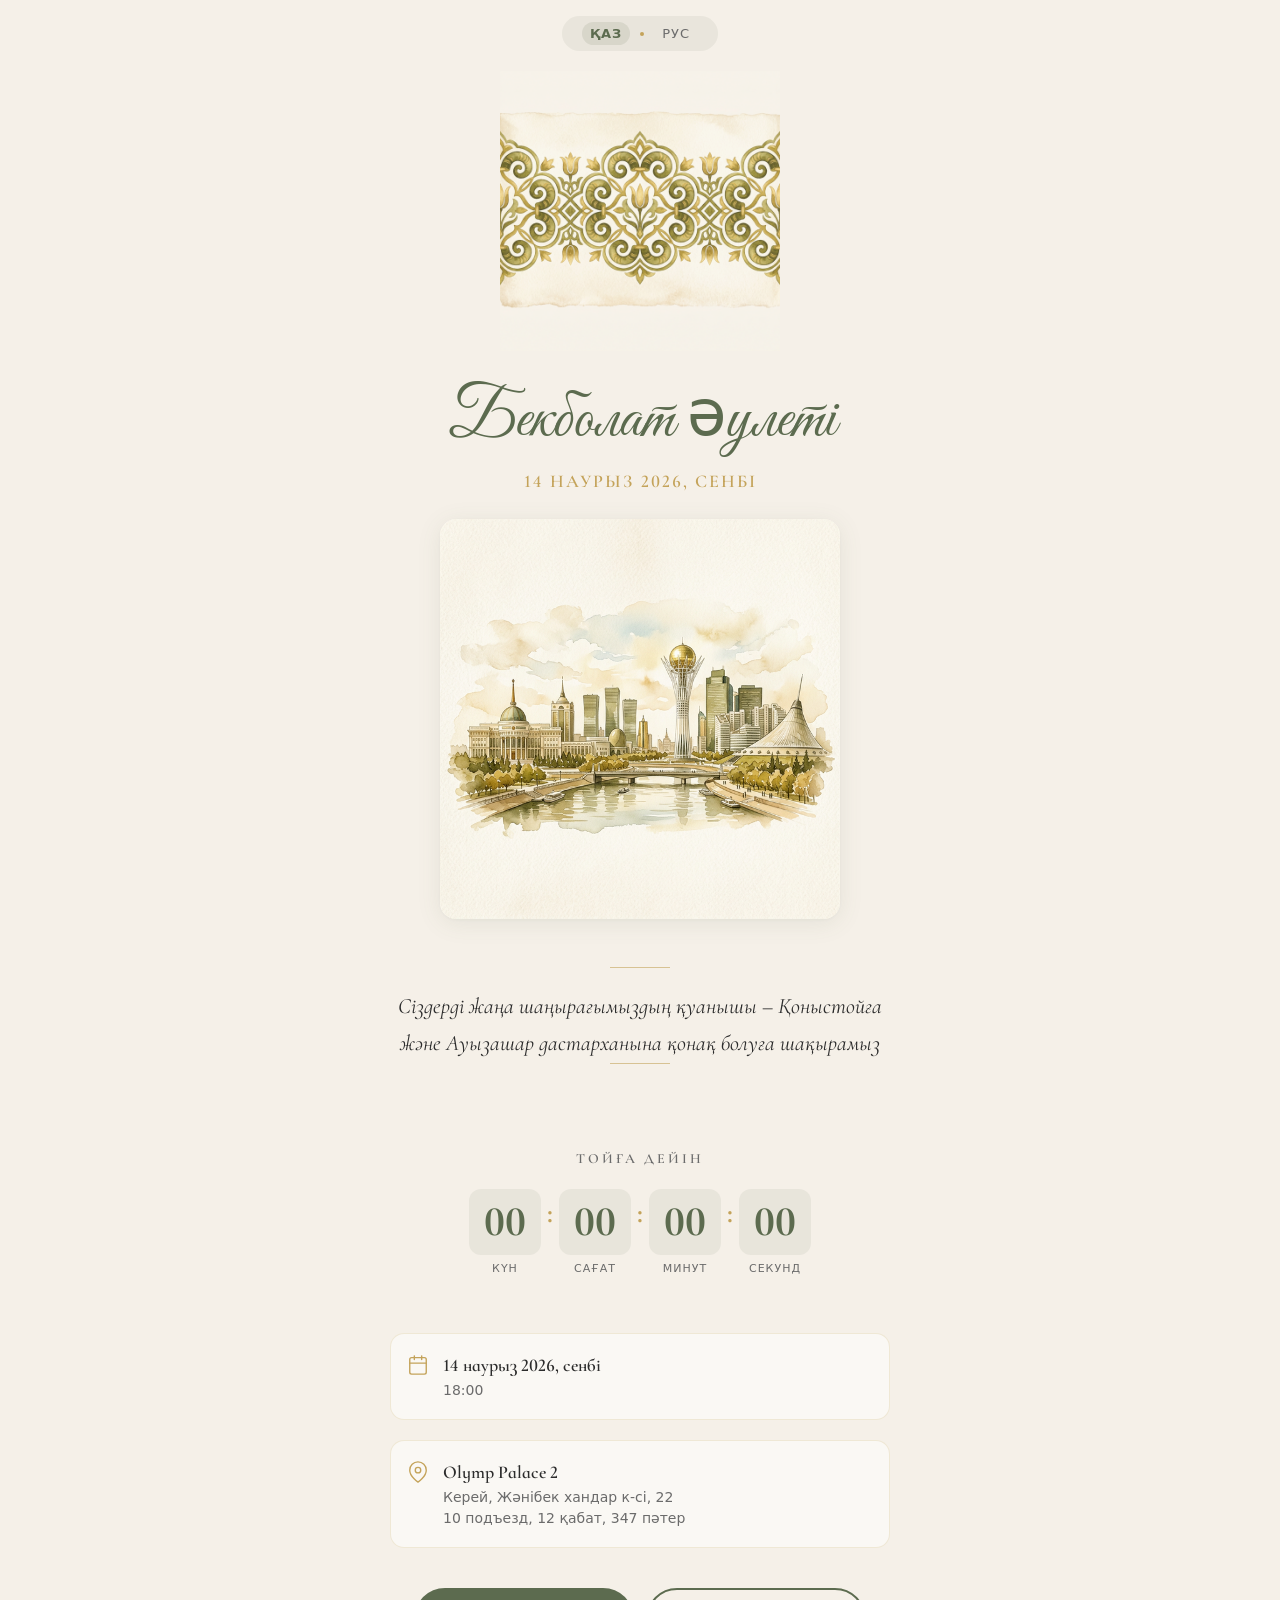
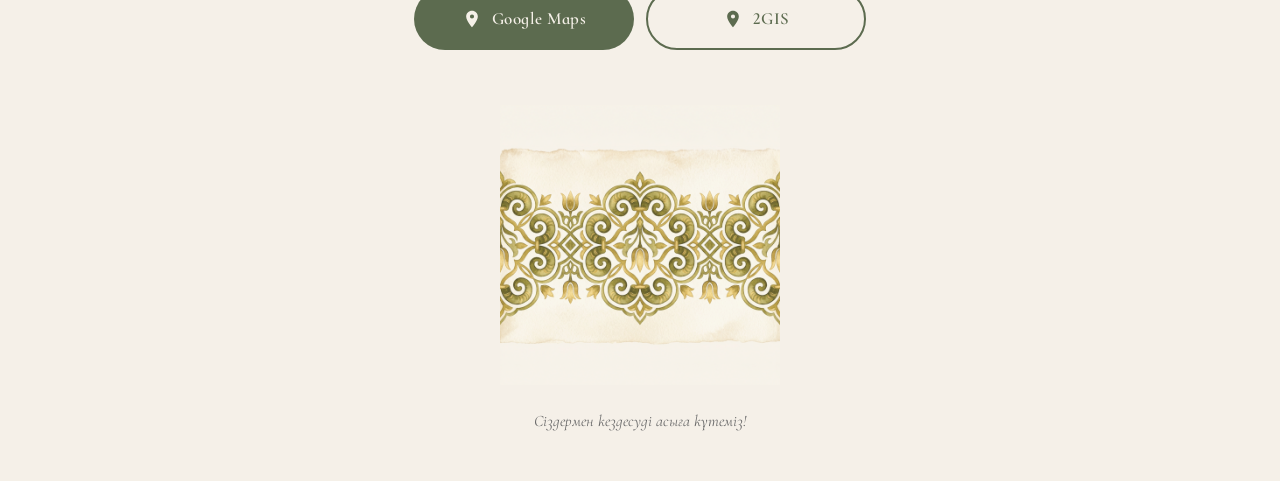
==== index.html @ b76d4f8b "Initial commit: Ramadan housewarming invite landing page" ====
<!DOCTYPE html>
<html lang="kk">
<head>
    <meta charset="UTF-8">
    <meta name="viewport" content="width=device-width, initial-scale=1.0, viewport-fit=cover">
    <title>Қоныстой + Ауызашар | Бекболат әулеті</title>

    <!-- Open Graph -->
    <meta property="og:title" content="Қоныстой + Ауызашар | Бекболат әулеті">
    <meta property="og:description" content="Сіздерді қоныстойға және ауызашарға қонақ болуға шақырамыз! 14 Наурыз 2026.">
    <meta property="og:type" content="website">
    <meta name="theme-color" content="#5C6B4F">

    <!-- Fonts -->
    <link rel="preconnect" href="https://fonts.googleapis.com">
    <link rel="preconnect" href="https://fonts.gstatic.com" crossorigin>
    <link href="https://fonts.googleapis.com/css2?family=Cormorant+Infant:ital,wght@0,400;0,600;0,700;1,400&family=Great+Vibes&display=swap" rel="stylesheet">

    <link rel="stylesheet" href="style.css">
</head>
<body>
    <div class="page">
        <!-- Language Toggle -->
        <header class="header">
            <div class="lang-switch" role="radiogroup" aria-label="Тіл таңдау">
                <button class="lang-btn active" data-lang="kk" aria-pressed="true">ҚАЗ</button>
                <span class="lang-dot"></span>
                <button class="lang-btn" data-lang="ru" aria-pressed="false">РУС</button>
            </div>
        </header>

        <main>
            <!-- Ornament Top -->
            <div class="ornament anim" aria-hidden="true">
                <img src="kazakh_ornament.png" alt="" class="ornament-img" loading="eager">
            </div>

            <!-- Hero -->
            <section class="hero anim">
                <h1 class="family-name" data-i18n="familyName">Бекболат әулеті</h1>
                <p class="hero-date" data-i18n="heroDate">14 Наурыз 2026, Сенбі</p>
            </section>

            <!-- Astana Illustration -->
            <div class="illustration anim" aria-hidden="true">
                <img src="astana_watercolor.png" alt="Астана акварелі" class="illustration-img" loading="eager">
            </div>

            <!-- Invitation -->
            <section class="invitation anim">
                <div class="invite-line"></div>
                <p class="invite-text" data-i18n="inviteText">
                    Сіздерді жаңа шаңырағымыздың қуанышы – Қоныстойға және Ауызашар дастарханына қонақ болуға шақырамыз
                </p>
                <div class="invite-line"></div>
            </section>

            <!-- Countdown -->
            <section class="countdown anim">
                <h2 class="section-label" data-i18n="countdownLabel">тойға дейін</h2>
                <div class="timer" id="countdown">
                    <div class="timer-unit">
                        <span class="timer-value" id="cd-days">00</span>
                        <span class="timer-name" data-i18n="cdDays">күн</span>
                    </div>
                    <span class="timer-sep">:</span>
                    <div class="timer-unit">
                        <span class="timer-value" id="cd-hours">00</span>
                        <span class="timer-name" data-i18n="cdHours">сағат</span>
                    </div>
                    <span class="timer-sep">:</span>
                    <div class="timer-unit">
                        <span class="timer-value" id="cd-minutes">00</span>
                        <span class="timer-name" data-i18n="cdMins">минут</span>
                    </div>
                    <span class="timer-sep">:</span>
                    <div class="timer-unit">
                        <span class="timer-value" id="cd-seconds">00</span>
                        <span class="timer-name" data-i18n="cdSecs">секунд</span>
                    </div>
                </div>
            </section>

            <!-- Details -->
            <section class="details anim">
                <div class="detail-row">
                    <svg class="detail-icon" viewBox="0 0 24 24" fill="none" stroke="currentColor" stroke-width="1.5" stroke-linecap="round" stroke-linejoin="round"><rect x="3" y="4" width="18" height="18" rx="2"/><line x1="16" y1="2" x2="16" y2="6"/><line x1="8" y1="2" x2="8" y2="6"/><line x1="3" y1="10" x2="21" y2="10"/></svg>
                    <div>
                        <span class="detail-main" data-i18n="detailDate">14 наурыз 2026, сенбі</span>
                        <span class="detail-sub">18:00</span>
                    </div>
                </div>
                <div class="detail-row">
                    <svg class="detail-icon" viewBox="0 0 24 24" fill="none" stroke="currentColor" stroke-width="1.5" stroke-linecap="round" stroke-linejoin="round"><path d="M21 10c0 7-9 13-9 13s-9-6-9-13a9 9 0 0 1 18 0z"/><circle cx="12" cy="10" r="3"/></svg>
                    <div>
                        <span class="detail-main">Olymp Palace 2</span>
                        <span class="detail-sub" data-i18n="detailAddress">Керей, Жәнібек хандар к-сі, 22</span>
                        <span class="detail-sub" data-i18n="detailFloor">10 подъезд, 12 қабат, 347 пәтер</span>
                    </div>
                </div>
            </section>

            <!-- Map Buttons -->
            <section class="maps anim">
                <a href="https://maps.app.goo.gl/N97sVe6t6rmiMs5Y7" class="btn-map" target="_blank" rel="noopener noreferrer">
                    <svg class="btn-icon" viewBox="0 0 24 24" fill="currentColor"><path d="M12 2C8.13 2 5 5.13 5 9c0 5.25 7 13 7 13s7-7.75 7-13c0-3.87-3.13-7-7-7zm0 9.5a2.5 2.5 0 0 1 0-5 2.5 2.5 0 0 1 0 5z"/></svg>
                    Google Maps
                </a>
                <a href="https://go.2gis.com/QNugJ" class="btn-map btn-map--alt" target="_blank" rel="noopener noreferrer">
                    <svg class="btn-icon" viewBox="0 0 24 24" fill="currentColor"><path d="M12 2C8.13 2 5 5.13 5 9c0 5.25 7 13 7 13s7-7.75 7-13c0-3.87-3.13-7-7-7zm0 9.5a2.5 2.5 0 0 1 0-5 2.5 2.5 0 0 1 0 5z"/></svg>
                    2GIS
                </a>
            </section>

            <!-- Ornament Bottom -->
            <div class="ornament ornament--bottom anim" aria-hidden="true">
                <img src="kazakh_ornament.png" alt="" class="ornament-img" loading="lazy">
            </div>

            <!-- Footer -->
            <footer class="footer anim">
                <p class="footer-text" data-i18n="footerText">Сіздермен кездесуді асыға күтеміз!</p>
            </footer>
        </main>
    </div>

    <script src="script.js"></script>
</body>
</html>
---- style.css ----
/* ========================================
   Қоныстой + Ауызашар — Mobile-First CSS
   ======================================== */

/* Tokens */
:root {
    --bg: #F5F0E8;
    --bg-card: #FAF8F4;
    --olive: #5C6B4F;
    --olive-light: rgba(92, 107, 79, 0.08);
    --gold: #C4A35A;
    --gold-light: rgba(196, 163, 90, 0.15);
    --text: #2C2C2C;
    --text-muted: #6B6B6B;

    --ff-script: 'Great Vibes', cursive;
    --ff-serif: 'Cormorant Infant', serif;
    --ff-sans: system-ui, -apple-system, BlinkMacSystemFont, 'Segoe UI', Roboto, sans-serif;
}

/* Reset */
*, *::before, *::after { box-sizing: border-box; margin: 0; padding: 0; }

html { scroll-behavior: smooth; }

body {
    background: var(--bg);
    color: var(--text);
    font-family: var(--ff-sans);
    font-size: 16px;
    line-height: 1.5;
    -webkit-font-smoothing: antialiased;
    min-height: 100dvh;
}

/* Page container — mobile-first narrow */
.page {
    max-width: 480px;
    margin: 0 auto;
    padding: 0 24px env(safe-area-inset-bottom, 0);
    overflow-x: hidden;
}

/* ---- Header / Lang Switch ---- */
.header {
    padding: 16px 0 8px;
    display: flex;
    justify-content: center;
}

.lang-switch {
    display: flex;
    align-items: center;
    gap: 10px;
    background: var(--olive-light);
    padding: 6px 20px;
    border-radius: 24px;
}

.lang-btn {
    background: none;
    border: none;
    cursor: pointer;
    font-family: var(--ff-sans);
    font-size: 13px;
    font-weight: 500;
    letter-spacing: 1px;
    color: var(--text-muted);
    padding: 4px 8px;
    border-radius: 12px;
    transition: color 0.3s, background 0.3s;
}

.lang-btn.active {
    color: var(--olive);
    font-weight: 700;
    background: rgba(92, 107, 79, 0.12);
}

.lang-dot {
    width: 4px;
    height: 4px;
    border-radius: 50%;
    background: var(--gold);
}

/* ---- Ornaments ---- */
.ornament {
    display: flex;
    justify-content: center;
    padding: 12px 0;
}

.ornament-img {
    width: 65%;
    max-width: 280px;
    height: auto;
    object-fit: contain;
    opacity: 0.85;
}

.ornament--bottom {
    padding: 24px 0 8px;
}

.ornament--bottom .ornament-img {
    transform: scaleY(-1);
}

/* ---- Hero ---- */
.hero {
    text-align: center;
    padding: 20px 0 8px;
}

.family-name {
    font-family: var(--ff-script);
    font-size: clamp(40px, 10vw, 56px);
    font-weight: 400;
    color: var(--olive);
    line-height: 1.2;
    margin-bottom: 8px;
}

.hero-date {
    font-family: var(--ff-serif);
    font-size: 18px;
    font-weight: 600;
    letter-spacing: 2px;
    color: var(--gold);
    text-transform: uppercase;
}

/* ---- Illustration ---- */
.illustration {
    display: flex;
    justify-content: center;
    padding: 16px 0;
}

.illustration-img {
    width: 100%;
    max-width: 400px;
    height: auto;
    border-radius: 16px;
    box-shadow:
        0 4px 24px rgba(92, 107, 79, 0.1),
        0 1px 4px rgba(0, 0, 0, 0.04);
}

/* ---- Invitation ---- */
.invitation {
    text-align: center;
    padding: 32px 8px;
}

.invite-line {
    width: 60px;
    height: 1px;
    background: var(--gold);
    margin: 0 auto 20px;
    opacity: 0.6;
}

.invite-text {
    font-family: var(--ff-serif);
    font-size: 19px;
    font-weight: 400;
    line-height: 1.7;
    color: var(--text);
    font-style: italic;
}

/* ---- Countdown ---- */
.countdown {
    text-align: center;
    padding: 32px 0;
}

.section-label {
    font-family: var(--ff-serif);
    font-size: 14px;
    font-weight: 600;
    letter-spacing: 3px;
    text-transform: uppercase;
    color: var(--text-muted);
    margin-bottom: 20px;
}

.timer {
    display: flex;
    justify-content: center;
    align-items: flex-start;
    gap: 6px;
}

.timer-unit {
    display: flex;
    flex-direction: column;
    align-items: center;
    min-width: 58px;
}

.timer-value {
    font-family: var(--ff-serif);
    font-size: 36px;
    font-weight: 700;
    color: var(--olive);
    line-height: 1;
    padding: 12px 8px;
    background: var(--olive-light);
    border-radius: 12px;
    min-width: 58px;
    display: block;
    text-align: center;
    transition: transform 0.2s cubic-bezier(0.34, 1.56, 0.64, 1), opacity 0.15s;
    will-change: transform, opacity;
}

.timer-value.pop {
    transform: scale(1.08);
    opacity: 0.5;
}

.timer-name {
    font-size: 11px;
    font-weight: 500;
    letter-spacing: 1px;
    text-transform: uppercase;
    color: var(--text-muted);
    margin-top: 6px;
}

.timer-sep {
    font-family: var(--ff-serif);
    font-size: 28px;
    font-weight: 700;
    color: var(--gold);
    padding-top: 10px;
    line-height: 1;
}

/* ---- Details ---- */
.details {
    padding: 24px 0;
    display: flex;
    flex-direction: column;
    gap: 20px;
}

.detail-row {
    display: flex;
    align-items: flex-start;
    gap: 14px;
    background: var(--bg-card);
    padding: 18px 16px;
    border-radius: 14px;
    border: 1px solid rgba(196, 163, 90, 0.2);
}

.detail-icon {
    width: 22px;
    height: 22px;
    color: var(--gold);
    flex-shrink: 0;
    margin-top: 2px;
}

.detail-row div {
    display: flex;
    flex-direction: column;
    gap: 2px;
}

.detail-main {
    font-family: var(--ff-serif);
    font-size: 18px;
    font-weight: 600;
    color: var(--text);
}

.detail-sub {
    font-size: 14px;
    color: var(--text-muted);
    line-height: 1.4;
}

/* ---- Map Buttons ---- */
.maps {
    padding: 16px 0 32px;
    display: flex;
    flex-direction: column;
    gap: 12px;
}

.btn-map {
    display: flex;
    align-items: center;
    justify-content: center;
    gap: 10px;
    padding: 16px 24px;
    border-radius: 50px;
    text-decoration: none;
    font-family: var(--ff-serif);
    font-size: 17px;
    font-weight: 600;
    letter-spacing: 0.5px;
    cursor: pointer;
    transition: transform 0.2s cubic-bezier(0.34, 1.56, 0.64, 1), box-shadow 0.2s;
    -webkit-tap-highlight-color: transparent;
}

.btn-map:first-child {
    background: var(--olive);
    color: #F5F0E8;
}

.btn-map--alt {
    background: transparent;
    color: var(--olive);
    border: 2px solid var(--olive);
}

.btn-icon {
    width: 20px;
    height: 20px;
    flex-shrink: 0;
}

.btn-map:active {
    transform: scale(0.97);
}

@media (hover: hover) {
    .btn-map:hover {
        transform: translateY(-2px);
        box-shadow: 0 6px 20px rgba(92, 107, 79, 0.2);
    }
}

/* ---- Footer ---- */
.footer {
    text-align: center;
    padding: 16px 0 48px;
}

.footer-text {
    font-family: var(--ff-serif);
    font-size: 16px;
    font-style: italic;
    color: var(--text-muted);
}

/* ---- Scroll Animations ---- */
.anim {
    opacity: 0;
    transform: translateY(24px);
    transition: opacity 0.7s cubic-bezier(0.16, 1, 0.3, 1), transform 0.7s cubic-bezier(0.16, 1, 0.3, 1);
    will-change: opacity, transform;
}

.anim.visible {
    opacity: 1;
    transform: translateY(0);
}

/* Staggered animation delays */
.anim:nth-child(2) { transition-delay: 0.08s; }
.anim:nth-child(3) { transition-delay: 0.16s; }
.anim:nth-child(4) { transition-delay: 0.24s; }

/* ---- Tablet+ ---- */
@media (min-width: 600px) {
    .page {
        max-width: 580px;
        padding: 0 40px;
    }

    .family-name { font-size: 64px; }
    .invite-text { font-size: 22px; }
    .timer-value { font-size: 42px; min-width: 72px; }

    .maps {
        flex-direction: row;
        justify-content: center;
    }
    .btn-map { flex: 1; max-width: 220px; }
}

/* ---- Reduced Motion ---- */
@media (prefers-reduced-motion: reduce) {
    *, *::before, *::after {
        animation-duration: 0.01ms !important;
        transition-duration: 0.01ms !important;
    }

    .anim {
        opacity: 1;
        transform: none;
        transition: none;
    }

    .timer-value { transition: none; }
}
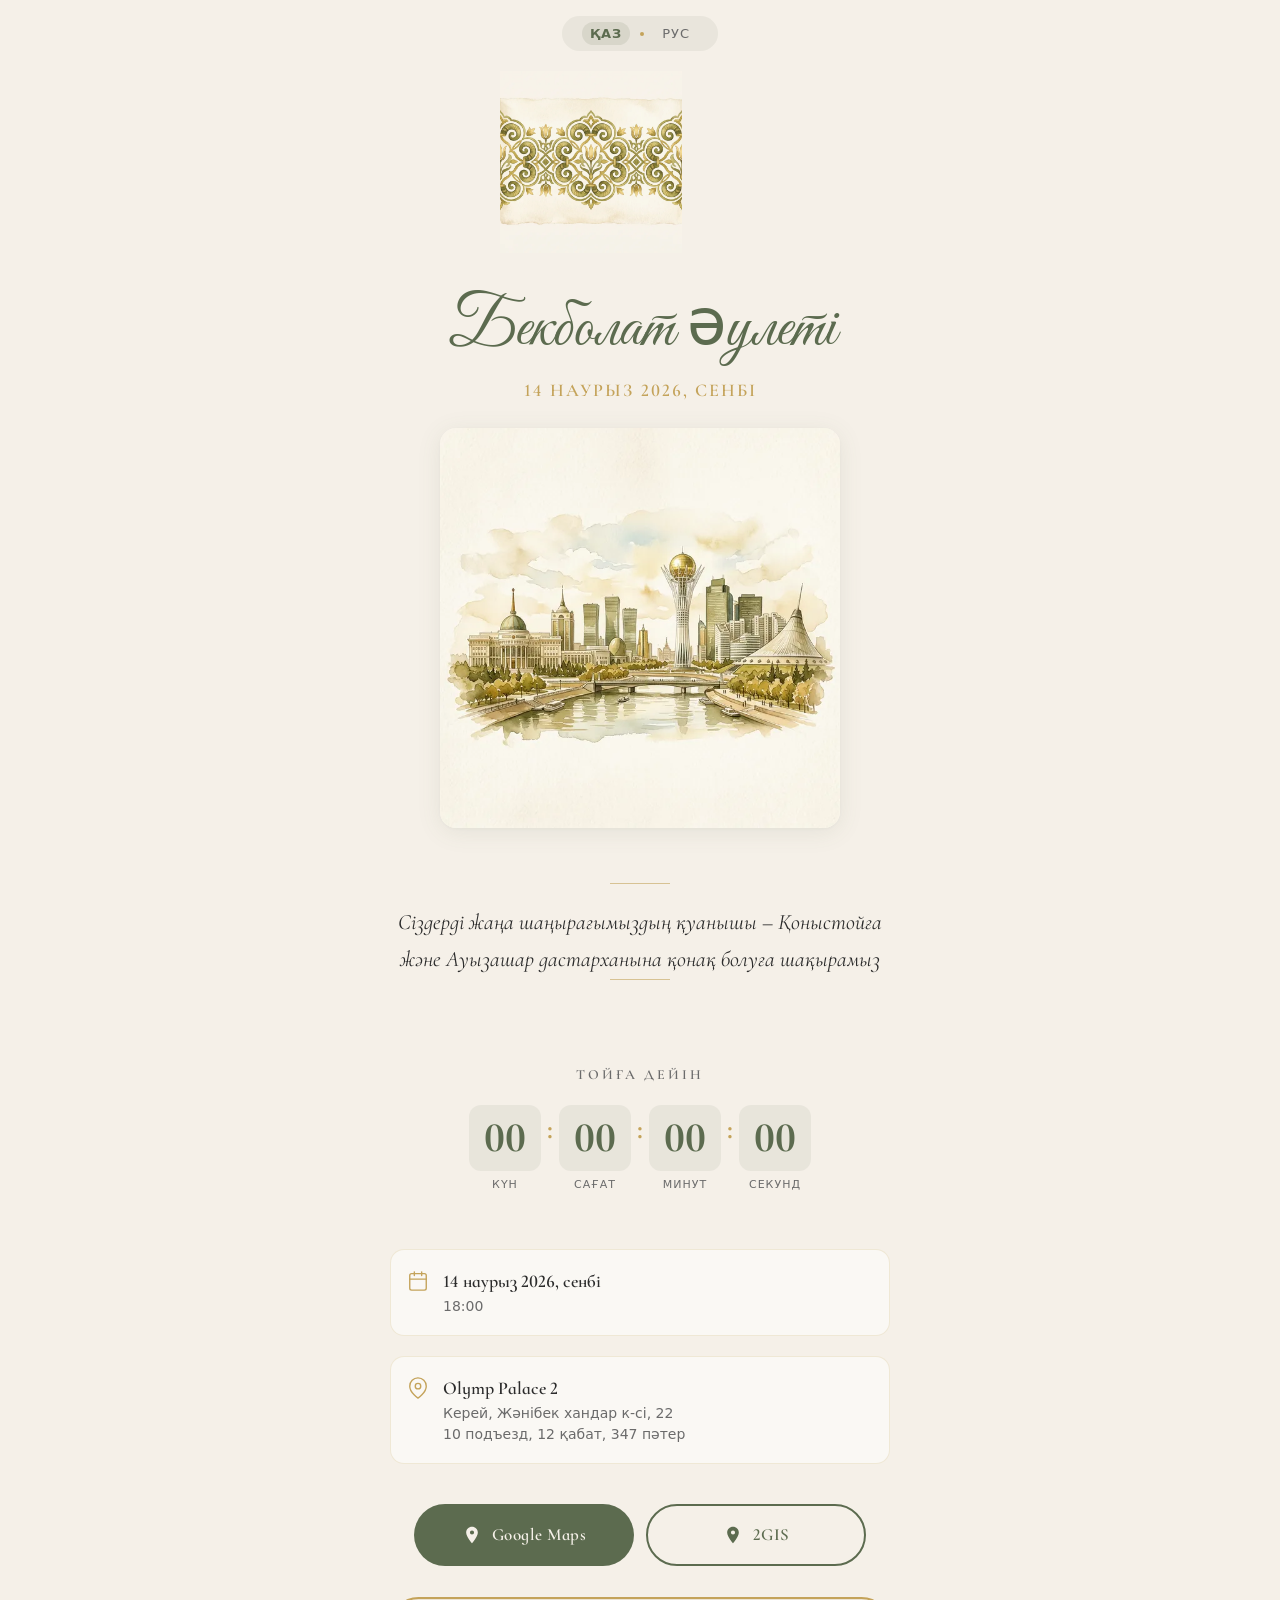
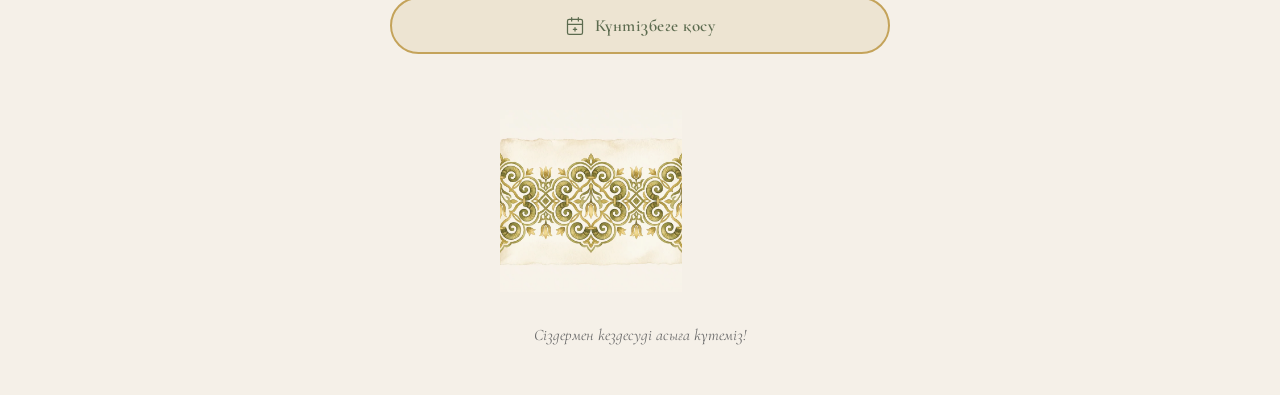
==== commit 2158225e: "perf: convert images to WebP, add calendar button, add cache/security headers - Convert PNG images t" ====
--- a/index.html
+++ b/index.html
@@ -1,23 +1,36 @@
 <!DOCTYPE html>
 <html lang="kk">
+
 <head>
     <meta charset="UTF-8">
     <meta name="viewport" content="width=device-width, initial-scale=1.0, viewport-fit=cover">
     <title>Қоныстой + Ауызашар | Бекболат әулеті</title>
+    <meta name="description"
+        content="Бекболат әулеті Сіздерді қоныстойға және ауызашарға қонақ болуға шақырады. 14 Наурыз 2026, Астана.">
 
     <!-- Open Graph -->
     <meta property="og:title" content="Қоныстой + Ауызашар | Бекболат әулеті">
-    <meta property="og:description" content="Сіздерді қоныстойға және ауызашарға қонақ болуға шақырамыз! 14 Наурыз 2026.">
+    <meta property="og:description"
+        content="Сіздерді қоныстойға және ауызашарға қонақ болуға шақырамыз! 14 Наурыз 2026.">
     <meta property="og:type" content="website">
+    <meta property="og:url" content="https://ramadan-invite.web.app">
+    <meta property="og:image" content="https://ramadan-invite.web.app/astana_watercolor.webp">
     <meta name="theme-color" content="#5C6B4F">
+
+    <!-- Preload critical images -->
+    <link rel="preload" as="image" type="image/webp" href="kazakh_ornament.webp">
+    <link rel="preload" as="image" type="image/webp" href="astana_watercolor.webp">
 
     <!-- Fonts -->
     <link rel="preconnect" href="https://fonts.googleapis.com">
     <link rel="preconnect" href="https://fonts.gstatic.com" crossorigin>
-    <link href="https://fonts.googleapis.com/css2?family=Cormorant+Infant:ital,wght@0,400;0,600;0,700;1,400&family=Great+Vibes&display=swap" rel="stylesheet">
+    <link
+        href="https://fonts.googleapis.com/css2?family=Cormorant+Infant:ital,wght@0,400;0,600;0,700;1,400&family=Great+Vibes&display=swap"
+        rel="stylesheet">
 
     <link rel="stylesheet" href="style.css">
 </head>
+
 <body>
     <div class="page">
         <!-- Language Toggle -->
@@ -32,7 +45,11 @@
         <main>
             <!-- Ornament Top -->
             <div class="ornament anim" aria-hidden="true">
-                <img src="kazakh_ornament.png" alt="" class="ornament-img" loading="eager">
+                <picture>
+                    <source srcset="kazakh_ornament.webp" type="image/webp">
+                    <img src="kazakh_ornament.png" alt="" class="ornament-img" loading="eager" width="560" height="180"
+                        fetchpriority="high">
+                </picture>
             </div>
 
             <!-- Hero -->
@@ -43,7 +60,11 @@
 
             <!-- Astana Illustration -->
             <div class="illustration anim" aria-hidden="true">
-                <img src="astana_watercolor.png" alt="Астана акварелі" class="illustration-img" loading="eager">
+                <picture>
+                    <source srcset="astana_watercolor.webp" type="image/webp">
+                    <img src="astana_watercolor.png" alt="Астана акварелі" class="illustration-img" loading="eager"
+                        width="800" height="600" fetchpriority="high">
+                </picture>
             </div>
 
             <!-- Invitation -->
@@ -84,14 +105,24 @@
             <!-- Details -->
             <section class="details anim">
                 <div class="detail-row">
-                    <svg class="detail-icon" viewBox="0 0 24 24" fill="none" stroke="currentColor" stroke-width="1.5" stroke-linecap="round" stroke-linejoin="round"><rect x="3" y="4" width="18" height="18" rx="2"/><line x1="16" y1="2" x2="16" y2="6"/><line x1="8" y1="2" x2="8" y2="6"/><line x1="3" y1="10" x2="21" y2="10"/></svg>
+                    <svg class="detail-icon" viewBox="0 0 24 24" fill="none" stroke="currentColor" stroke-width="1.5"
+                        stroke-linecap="round" stroke-linejoin="round">
+                        <rect x="3" y="4" width="18" height="18" rx="2" />
+                        <line x1="16" y1="2" x2="16" y2="6" />
+                        <line x1="8" y1="2" x2="8" y2="6" />
+                        <line x1="3" y1="10" x2="21" y2="10" />
+                    </svg>
                     <div>
                         <span class="detail-main" data-i18n="detailDate">14 наурыз 2026, сенбі</span>
                         <span class="detail-sub">18:00</span>
                     </div>
                 </div>
                 <div class="detail-row">
-                    <svg class="detail-icon" viewBox="0 0 24 24" fill="none" stroke="currentColor" stroke-width="1.5" stroke-linecap="round" stroke-linejoin="round"><path d="M21 10c0 7-9 13-9 13s-9-6-9-13a9 9 0 0 1 18 0z"/><circle cx="12" cy="10" r="3"/></svg>
+                    <svg class="detail-icon" viewBox="0 0 24 24" fill="none" stroke="currentColor" stroke-width="1.5"
+                        stroke-linecap="round" stroke-linejoin="round">
+                        <path d="M21 10c0 7-9 13-9 13s-9-6-9-13a9 9 0 0 1 18 0z" />
+                        <circle cx="12" cy="10" r="3" />
+                    </svg>
                     <div>
                         <span class="detail-main">Olymp Palace 2</span>
                         <span class="detail-sub" data-i18n="detailAddress">Керей, Жәнібек хандар к-сі, 22</span>
@@ -102,19 +133,46 @@
 
             <!-- Map Buttons -->
             <section class="maps anim">
-                <a href="https://maps.app.goo.gl/N97sVe6t6rmiMs5Y7" class="btn-map" target="_blank" rel="noopener noreferrer">
-                    <svg class="btn-icon" viewBox="0 0 24 24" fill="currentColor"><path d="M12 2C8.13 2 5 5.13 5 9c0 5.25 7 13 7 13s7-7.75 7-13c0-3.87-3.13-7-7-7zm0 9.5a2.5 2.5 0 0 1 0-5 2.5 2.5 0 0 1 0 5z"/></svg>
+                <a href="https://maps.app.goo.gl/N97sVe6t6rmiMs5Y7" class="btn-map" target="_blank"
+                    rel="noopener noreferrer">
+                    <svg class="btn-icon" viewBox="0 0 24 24" fill="currentColor">
+                        <path
+                            d="M12 2C8.13 2 5 5.13 5 9c0 5.25 7 13 7 13s7-7.75 7-13c0-3.87-3.13-7-7-7zm0 9.5a2.5 2.5 0 0 1 0-5 2.5 2.5 0 0 1 0 5z" />
+                    </svg>
                     Google Maps
                 </a>
-                <a href="https://go.2gis.com/QNugJ" class="btn-map btn-map--alt" target="_blank" rel="noopener noreferrer">
-                    <svg class="btn-icon" viewBox="0 0 24 24" fill="currentColor"><path d="M12 2C8.13 2 5 5.13 5 9c0 5.25 7 13 7 13s7-7.75 7-13c0-3.87-3.13-7-7-7zm0 9.5a2.5 2.5 0 0 1 0-5 2.5 2.5 0 0 1 0 5z"/></svg>
+                <a href="https://go.2gis.com/QNugJ" class="btn-map btn-map--alt" target="_blank"
+                    rel="noopener noreferrer">
+                    <svg class="btn-icon" viewBox="0 0 24 24" fill="currentColor">
+                        <path
+                            d="M12 2C8.13 2 5 5.13 5 9c0 5.25 7 13 7 13s7-7.75 7-13c0-3.87-3.13-7-7-7zm0 9.5a2.5 2.5 0 0 1 0-5 2.5 2.5 0 0 1 0 5z" />
+                    </svg>
                     2GIS
                 </a>
             </section>
 
+            <!-- Add to Calendar -->
+            <section class="calendar-section anim">
+                <button class="btn-calendar" id="addToCalendar">
+                    <svg class="btn-icon" viewBox="0 0 24 24" fill="none" stroke="currentColor" stroke-width="1.5"
+                        stroke-linecap="round" stroke-linejoin="round">
+                        <rect x="3" y="4" width="18" height="18" rx="2" />
+                        <line x1="16" y1="2" x2="16" y2="6" />
+                        <line x1="8" y1="2" x2="8" y2="6" />
+                        <line x1="3" y1="10" x2="21" y2="10" />
+                        <line x1="12" y1="14" x2="12" y2="18" />
+                        <line x1="10" y1="16" x2="14" y2="16" />
+                    </svg>
+                    <span data-i18n="addCalendar">Күнтізбеге қосу</span>
+                </button>
+            </section>
+
             <!-- Ornament Bottom -->
             <div class="ornament ornament--bottom anim" aria-hidden="true">
-                <img src="kazakh_ornament.png" alt="" class="ornament-img" loading="lazy">
+                <picture>
+                    <source srcset="kazakh_ornament.webp" type="image/webp">
+                    <img src="kazakh_ornament.png" alt="" class="ornament-img" loading="lazy" width="560" height="180">
+                </picture>
             </div>
 
             <!-- Footer -->
@@ -124,6 +182,7 @@
         </main>
     </div>
 
-    <script src="script.js"></script>
+    <script src="script.js" defer></script>
 </body>
+
 </html>
--- a/style.css
+++ b/style.css
@@ -338,6 +338,51 @@
     }
 }
 
+/* ---- Calendar Button ---- */
+.calendar-section {
+    padding: 0 0 32px;
+    display: flex;
+    justify-content: center;
+}
+
+.btn-calendar {
+    display: flex;
+    align-items: center;
+    justify-content: center;
+    gap: 10px;
+    width: 100%;
+    padding: 16px 24px;
+    border-radius: 50px;
+    border: 2px solid var(--gold);
+    background: var(--gold-light);
+    color: var(--olive);
+    font-family: var(--ff-serif);
+    font-size: 17px;
+    font-weight: 600;
+    letter-spacing: 0.5px;
+    cursor: pointer;
+    transition: transform 0.2s cubic-bezier(0.34, 1.56, 0.64, 1), box-shadow 0.2s, background 0.2s;
+    -webkit-tap-highlight-color: transparent;
+}
+
+.btn-calendar .btn-icon {
+    width: 20px;
+    height: 20px;
+    flex-shrink: 0;
+}
+
+.btn-calendar:active {
+    transform: scale(0.97);
+}
+
+@media (hover: hover) {
+    .btn-calendar:hover {
+        transform: translateY(-2px);
+        box-shadow: 0 6px 20px rgba(196, 163, 90, 0.3);
+        background: rgba(196, 163, 90, 0.25);
+    }
+}
+
 /* ---- Footer ---- */
 .footer {
     text-align: center;
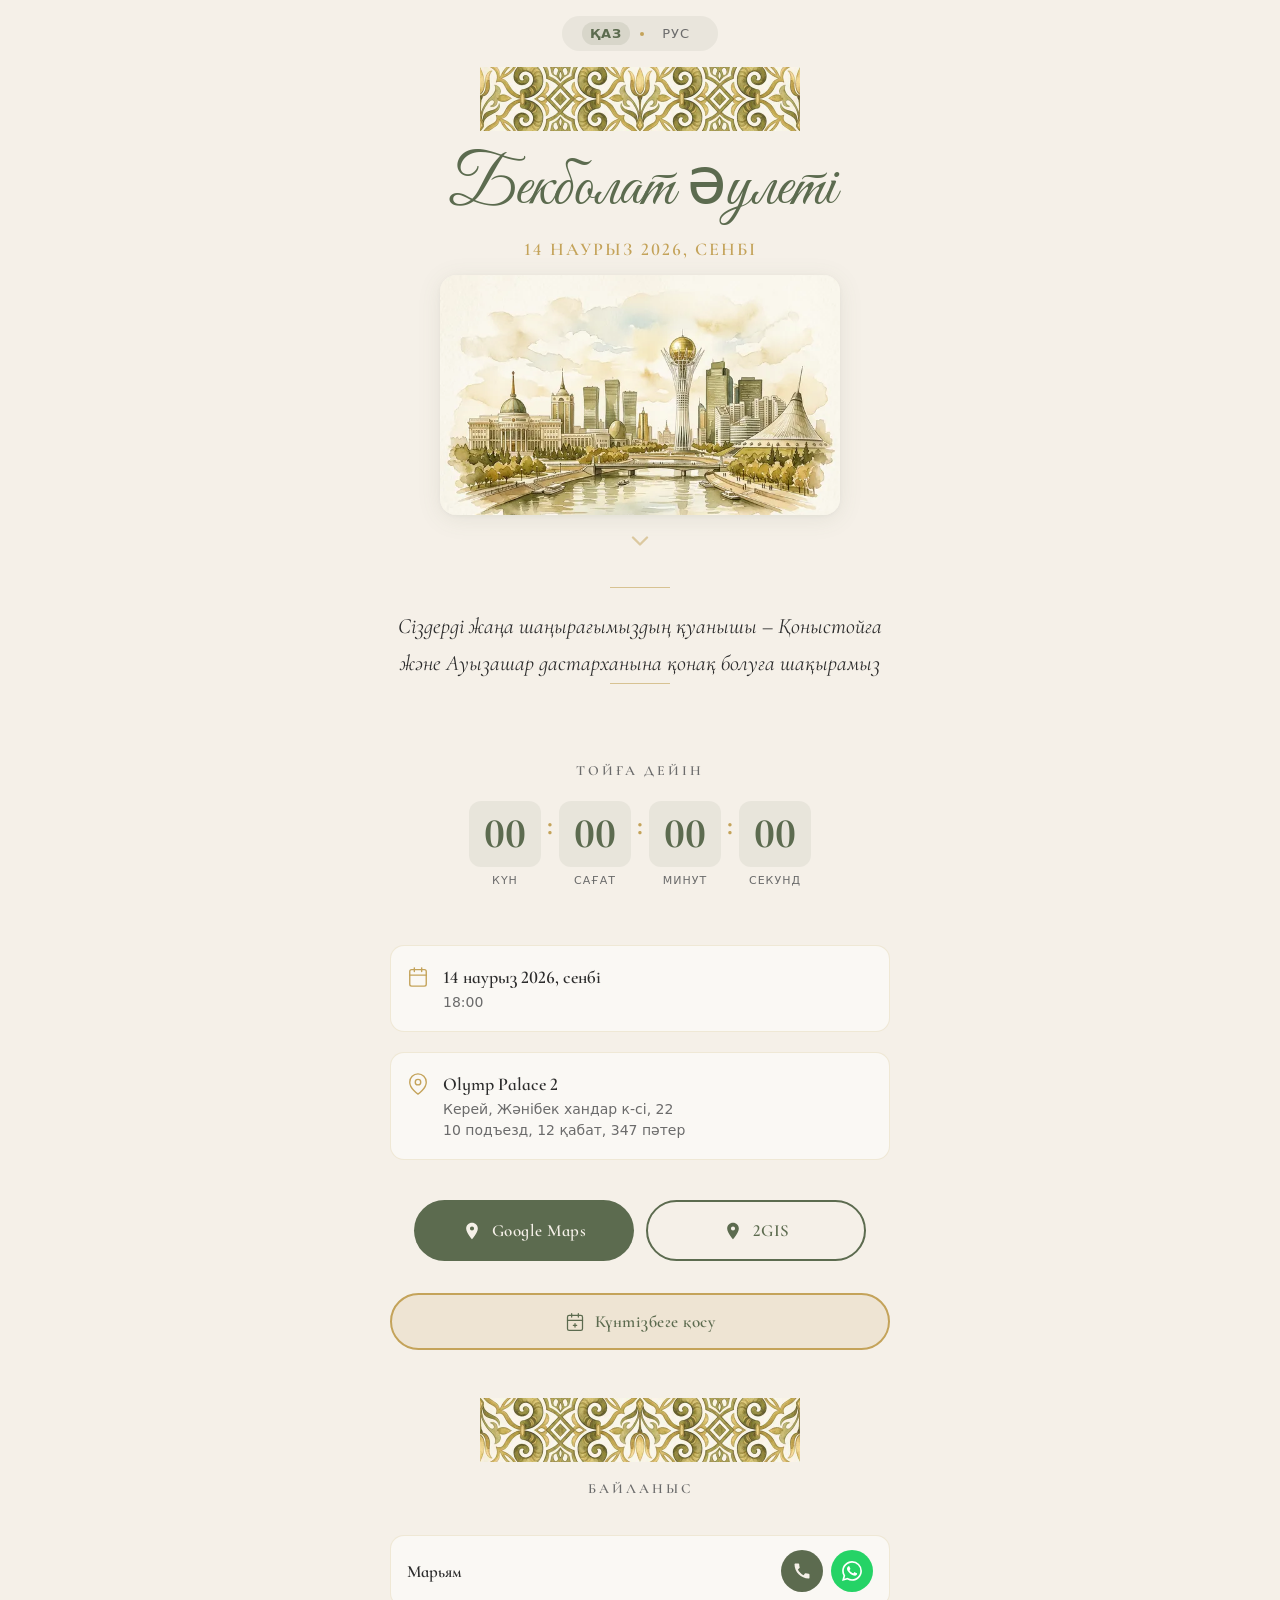
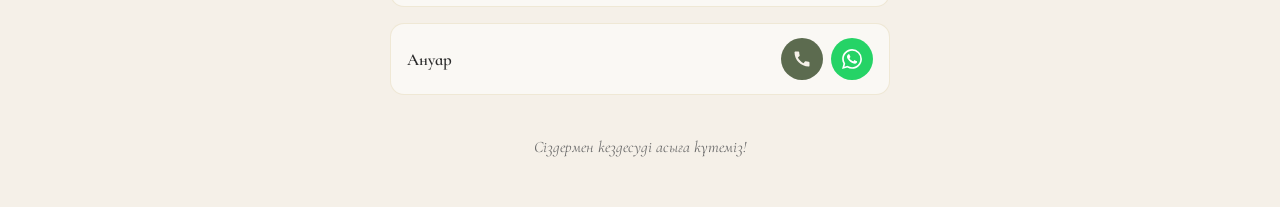
==== commit 9feae350: "feat: UX overhaul — scroll hint, contact cards, landscape crops - Add scroll indicator chevron below" ====
--- a/index.html
+++ b/index.html
@@ -47,8 +47,7 @@
             <div class="ornament anim" aria-hidden="true">
                 <picture>
                     <source srcset="kazakh_ornament.webp" type="image/webp">
-                    <img src="kazakh_ornament.png" alt="" class="ornament-img" loading="eager" width="560" height="180"
-                        fetchpriority="high">
+                    <img src="kazakh_ornament.png" alt="" class="ornament-img" loading="eager" width="560" height="112">
                 </picture>
             </div>
 
@@ -63,8 +62,16 @@
                 <picture>
                     <source srcset="astana_watercolor.webp" type="image/webp">
                     <img src="astana_watercolor.png" alt="Астана акварелі" class="illustration-img" loading="eager"
-                        width="800" height="600" fetchpriority="high">
+                        width="800" height="480">
                 </picture>
+            </div>
+
+            <!-- Scroll Hint -->
+            <div class="scroll-hint anim" aria-hidden="true">
+                <svg viewBox="0 0 24 24" fill="none" stroke="currentColor" stroke-width="2" stroke-linecap="round"
+                    stroke-linejoin="round">
+                    <polyline points="6 9 12 15 18 9" />
+                </svg>
             </div>
 
             <!-- Invitation -->
@@ -175,6 +182,49 @@
                 </picture>
             </div>
 
+            <!-- Contact -->
+            <section class="contacts anim">
+                <h2 class="section-label" data-i18n="contactLabel">байланыс</h2>
+                <div class="contact-card">
+                    <span class="contact-name">Марьям</span>
+                    <div class="contact-actions">
+                        <a href="tel:+77028479086" class="contact-btn contact-btn--call" aria-label="Қоңырау Марьям">
+                            <svg viewBox="0 0 24 24" fill="currentColor">
+                                <path
+                                    d="M20.01 15.38c-1.23 0-2.42-.2-3.53-.56a.977.977 0 0 0-1.01.24l-1.57 1.97c-2.83-1.35-5.48-3.9-6.89-6.83l1.95-1.66c.27-.28.35-.67.24-1.02-.37-1.11-.56-2.3-.56-3.53 0-.54-.45-.99-.99-.99H4.19C3.65 3 3 3.24 3 3.99 3 13.28 10.73 21 20.01 21c.71 0 .99-.63.99-1.18v-3.45c0-.54-.45-.99-.99-.99z" />
+                            </svg>
+                        </a>
+                        <a href="https://wa.me/77028479086?text=%D0%A1%D3%99%D0%BB%D0%B5%D0%BC!"
+                            class="contact-btn contact-btn--whatsapp" target="_blank" rel="noopener noreferrer"
+                            aria-label="WhatsApp Марьям">
+                            <svg viewBox="0 0 24 24" fill="currentColor">
+                                <path
+                                    d="M17.472 14.382c-.297-.149-1.758-.867-2.03-.967-.273-.099-.471-.148-.67.15-.197.297-.767.966-.94 1.164-.173.199-.347.223-.644.075-.297-.15-1.255-.463-2.39-1.475-.883-.788-1.48-1.761-1.653-2.059-.173-.297-.018-.458.13-.606.134-.133.298-.347.446-.52.149-.174.198-.298.298-.497.099-.198.05-.371-.025-.52-.075-.149-.669-1.612-.916-2.207-.242-.579-.487-.5-.669-.51-.173-.008-.371-.01-.57-.01-.198 0-.52.074-.792.372-.272.297-1.04 1.016-1.04 2.479 0 1.462 1.065 2.875 1.213 3.074.149.198 2.096 3.2 5.077 4.487.709.306 1.262.489 1.694.625.712.227 1.36.195 1.871.118.571-.085 1.758-.719 2.006-1.413.248-.694.248-1.289.173-1.413-.074-.124-.272-.198-.57-.347m-5.421 7.403h-.004a9.87 9.87 0 0 1-5.031-1.378l-.361-.214-3.741.982.998-3.648-.235-.374a9.86 9.86 0 0 1-1.51-5.26c.001-5.45 4.436-9.884 9.888-9.884 2.64 0 5.122 1.03 6.988 2.898a9.825 9.825 0 0 1 2.893 6.994c-.003 5.45-4.437 9.884-9.885 9.884m8.413-18.297A11.815 11.815 0 0 0 12.05 0C5.495 0 .16 5.335.157 11.892c0 2.096.547 4.142 1.588 5.945L.057 24l6.305-1.654a11.882 11.882 0 0 0 5.683 1.448h.005c6.554 0 11.89-5.335 11.893-11.893a11.821 11.821 0 0 0-3.48-8.413z" />
+                            </svg>
+                        </a>
+                    </div>
+                </div>
+                <div class="contact-card">
+                    <span class="contact-name">Ануар</span>
+                    <div class="contact-actions">
+                        <a href="tel:+77755227623" class="contact-btn contact-btn--call" aria-label="Қоңырау Ануар">
+                            <svg viewBox="0 0 24 24" fill="currentColor">
+                                <path
+                                    d="M20.01 15.38c-1.23 0-2.42-.2-3.53-.56a.977.977 0 0 0-1.01.24l-1.57 1.97c-2.83-1.35-5.48-3.9-6.89-6.83l1.95-1.66c.27-.28.35-.67.24-1.02-.37-1.11-.56-2.3-.56-3.53 0-.54-.45-.99-.99-.99H4.19C3.65 3 3 3.24 3 3.99 3 13.28 10.73 21 20.01 21c.71 0 .99-.63.99-1.18v-3.45c0-.54-.45-.99-.99-.99z" />
+                            </svg>
+                        </a>
+                        <a href="https://wa.me/77755227623?text=%D0%A1%D3%99%D0%BB%D0%B5%D0%BC!"
+                            class="contact-btn contact-btn--whatsapp" target="_blank" rel="noopener noreferrer"
+                            aria-label="WhatsApp Ануар">
+                            <svg viewBox="0 0 24 24" fill="currentColor">
+                                <path
+                                    d="M17.472 14.382c-.297-.149-1.758-.867-2.03-.967-.273-.099-.471-.148-.67.15-.197.297-.767.966-.94 1.164-.173.199-.347.223-.644.075-.297-.15-1.255-.463-2.39-1.475-.883-.788-1.48-1.761-1.653-2.059-.173-.297-.018-.458.13-.606.134-.133.298-.347.446-.52.149-.174.198-.298.298-.497.099-.198.05-.371-.025-.52-.075-.149-.669-1.612-.916-2.207-.242-.579-.487-.5-.669-.51-.173-.008-.371-.01-.57-.01-.198 0-.52.074-.792.372-.272.297-1.04 1.016-1.04 2.479 0 1.462 1.065 2.875 1.213 3.074.149.198 2.096 3.2 5.077 4.487.709.306 1.262.489 1.694.625.712.227 1.36.195 1.871.118.571-.085 1.758-.719 2.006-1.413.248-.694.248-1.289.173-1.413-.074-.124-.272-.198-.57-.347m-5.421 7.403h-.004a9.87 9.87 0 0 1-5.031-1.378l-.361-.214-3.741.982.998-3.648-.235-.374a9.86 9.86 0 0 1-1.51-5.26c.001-5.45 4.436-9.884 9.888-9.884 2.64 0 5.122 1.03 6.988 2.898a9.825 9.825 0 0 1 2.893 6.994c-.003 5.45-4.437 9.884-9.885 9.884m8.413-18.297A11.815 11.815 0 0 0 12.05 0C5.495 0 .16 5.335.157 11.892c0 2.096.547 4.142 1.588 5.945L.057 24l6.305-1.654a11.882 11.882 0 0 0 5.683 1.448h.005c6.554 0 11.89-5.335 11.893-11.893a11.821 11.821 0 0 0-3.48-8.413z" />
+                            </svg>
+                        </a>
+                    </div>
+                </div>
+            </section>
+
             <!-- Footer -->
             <footer class="footer anim">
                 <p class="footer-text" data-i18n="footerText">Сіздермен кездесуді асыға күтеміз!</p>
--- a/style.css
+++ b/style.css
@@ -19,9 +19,17 @@
 }
 
 /* Reset */
-*, *::before, *::after { box-sizing: border-box; margin: 0; padding: 0; }
-
-html { scroll-behavior: smooth; }
+*,
+*::before,
+*::after {
+    box-sizing: border-box;
+    margin: 0;
+    padding: 0;
+}
+
+html {
+    scroll-behavior: smooth;
+}
 
 body {
     background: var(--bg);
@@ -38,7 +46,6 @@
     max-width: 480px;
     margin: 0 auto;
     padding: 0 24px env(safe-area-inset-bottom, 0);
-    overflow-x: hidden;
 }
 
 /* ---- Header / Lang Switch ---- */
@@ -88,19 +95,29 @@
 .ornament {
     display: flex;
     justify-content: center;
-    padding: 12px 0;
+    padding: 8px 0;
+}
+
+.ornament picture {
+    display: block;
+    width: 75%;
+    max-width: 320px;
+    aspect-ratio: 5 / 1;
+    overflow: hidden;
+    margin: 0 auto;
 }
 
 .ornament-img {
-    width: 65%;
-    max-width: 280px;
-    height: auto;
-    object-fit: contain;
+    width: 100%;
+    height: 100%;
+    object-fit: cover;
+    object-position: center;
     opacity: 0.85;
+    display: block;
 }
 
 .ornament--bottom {
-    padding: 24px 0 8px;
+    padding: 16px 0 8px;
 }
 
 .ornament--bottom .ornament-img {
@@ -110,7 +127,7 @@
 /* ---- Hero ---- */
 .hero {
     text-align: center;
-    padding: 20px 0 8px;
+    padding: 12px 0 4px;
 }
 
 .family-name {
@@ -135,23 +152,64 @@
 .illustration {
     display: flex;
     justify-content: center;
-    padding: 16px 0;
-}
-
-.illustration-img {
+    padding: 8px 0;
+}
+
+.illustration picture {
+    display: block;
     width: 100%;
     max-width: 400px;
-    height: auto;
+    aspect-ratio: 5 / 3;
+    overflow: hidden;
     border-radius: 16px;
     box-shadow:
         0 4px 24px rgba(92, 107, 79, 0.1),
         0 1px 4px rgba(0, 0, 0, 0.04);
+    margin: 0 auto;
+}
+
+.illustration-img {
+    width: 100%;
+    height: 100%;
+    object-fit: cover;
+    object-position: center 40%;
+    display: block;
+    touch-action: pan-y;
+}
+
+/* ---- Scroll Hint ---- */
+.scroll-hint {
+    display: flex;
+    justify-content: center;
+    padding: 4px 0 8px;
+    animation: scrollBounce 2s ease-in-out infinite;
+}
+
+.scroll-hint svg {
+    width: 28px;
+    height: 28px;
+    color: var(--gold);
+    opacity: 0.5;
+}
+
+@keyframes scrollBounce {
+
+    0%,
+    100% {
+        transform: translateY(0);
+        opacity: 0.5;
+    }
+
+    50% {
+        transform: translateY(6px);
+        opacity: 0.9;
+    }
 }
 
 /* ---- Invitation ---- */
 .invitation {
     text-align: center;
-    padding: 32px 8px;
+    padding: 24px 8px;
 }
 
 .invite-line {
@@ -383,6 +441,74 @@
     }
 }
 
+/* ---- Contact Section ---- */
+.contacts {
+    padding: 8px 0 24px;
+    display: flex;
+    flex-direction: column;
+    gap: 16px;
+}
+
+.contacts .section-label {
+    text-align: center;
+}
+
+.contact-card {
+    display: flex;
+    align-items: center;
+    gap: 12px;
+    background: var(--bg-card);
+    padding: 14px 16px;
+    border-radius: 14px;
+    border: 1px solid rgba(196, 163, 90, 0.2);
+}
+
+.contact-name {
+    font-family: var(--ff-serif);
+    font-size: 17px;
+    font-weight: 600;
+    color: var(--text);
+    flex: 1;
+}
+
+.contact-actions {
+    display: flex;
+    gap: 8px;
+}
+
+.contact-btn {
+    display: flex;
+    align-items: center;
+    justify-content: center;
+    width: 42px;
+    height: 42px;
+    border-radius: 50%;
+    border: none;
+    cursor: pointer;
+    text-decoration: none;
+    transition: transform 0.2s cubic-bezier(0.34, 1.56, 0.64, 1);
+    -webkit-tap-highlight-color: transparent;
+}
+
+.contact-btn--call {
+    background: var(--olive);
+    color: #F5F0E8;
+}
+
+.contact-btn--whatsapp {
+    background: #25D366;
+    color: #fff;
+}
+
+.contact-btn:active {
+    transform: scale(0.9);
+}
+
+.contact-btn svg {
+    width: 20px;
+    height: 20px;
+}
+
 /* ---- Footer ---- */
 .footer {
     text-align: center;
@@ -401,7 +527,6 @@
     opacity: 0;
     transform: translateY(24px);
     transition: opacity 0.7s cubic-bezier(0.16, 1, 0.3, 1), transform 0.7s cubic-bezier(0.16, 1, 0.3, 1);
-    will-change: opacity, transform;
 }
 
 .anim.visible {
@@ -410,9 +535,17 @@
 }
 
 /* Staggered animation delays */
-.anim:nth-child(2) { transition-delay: 0.08s; }
-.anim:nth-child(3) { transition-delay: 0.16s; }
-.anim:nth-child(4) { transition-delay: 0.24s; }
+.anim:nth-child(2) {
+    transition-delay: 0.08s;
+}
+
+.anim:nth-child(3) {
+    transition-delay: 0.16s;
+}
+
+.anim:nth-child(4) {
+    transition-delay: 0.24s;
+}
 
 /* ---- Tablet+ ---- */
 @media (min-width: 600px) {
@@ -421,20 +554,36 @@
         padding: 0 40px;
     }
 
-    .family-name { font-size: 64px; }
-    .invite-text { font-size: 22px; }
-    .timer-value { font-size: 42px; min-width: 72px; }
+    .family-name {
+        font-size: 64px;
+    }
+
+    .invite-text {
+        font-size: 22px;
+    }
+
+    .timer-value {
+        font-size: 42px;
+        min-width: 72px;
+    }
 
     .maps {
         flex-direction: row;
         justify-content: center;
     }
-    .btn-map { flex: 1; max-width: 220px; }
+
+    .btn-map {
+        flex: 1;
+        max-width: 220px;
+    }
 }
 
 /* ---- Reduced Motion ---- */
 @media (prefers-reduced-motion: reduce) {
-    *, *::before, *::after {
+
+    *,
+    *::before,
+    *::after {
         animation-duration: 0.01ms !important;
         transition-duration: 0.01ms !important;
     }
@@ -445,5 +594,7 @@
         transition: none;
     }
 
-    .timer-value { transition: none; }
+    .timer-value {
+        transition: none;
+    }
 }
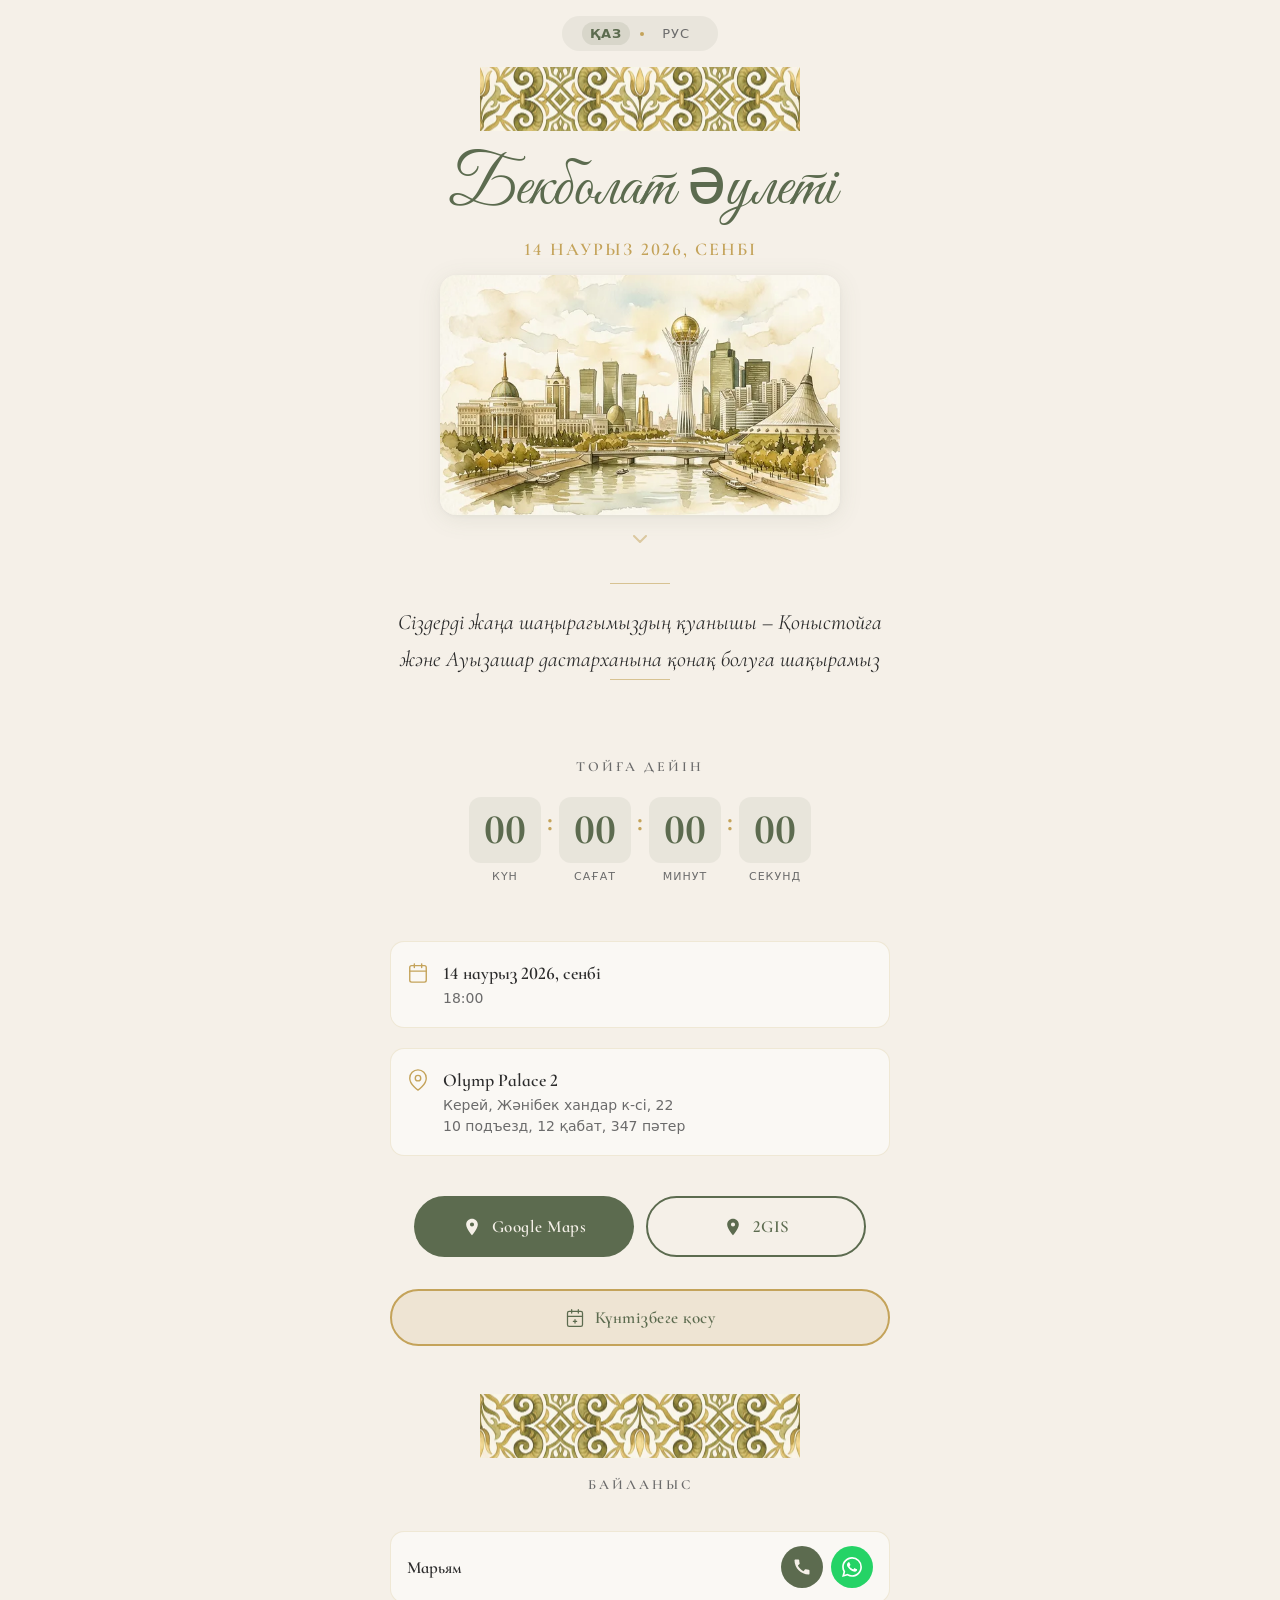
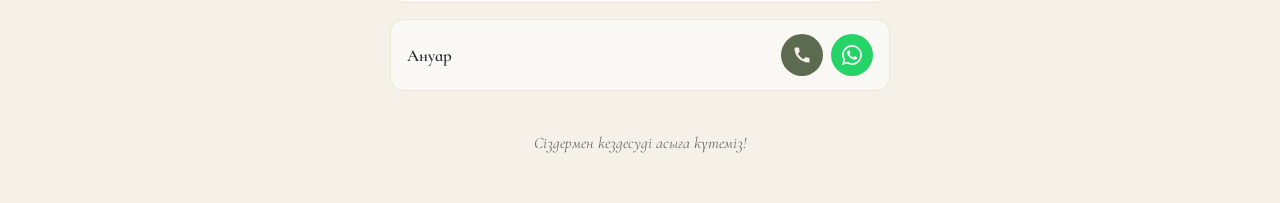
==== commit 64692dc7: "fix: critical mobile SVG sizing + cache-busting - Add width/height attrs to ALL inline SVGs (prevent" ====
--- a/index.html
+++ b/index.html
@@ -28,7 +28,7 @@
         href="https://fonts.googleapis.com/css2?family=Cormorant+Infant:ital,wght@0,400;0,600;0,700;1,400&family=Great+Vibes&display=swap"
         rel="stylesheet">
 
-    <link rel="stylesheet" href="style.css">
+    <link rel="stylesheet" href="style.css?v=3">
 </head>
 
 <body>
@@ -68,8 +68,8 @@
 
             <!-- Scroll Hint -->
             <div class="scroll-hint anim" aria-hidden="true">
-                <svg viewBox="0 0 24 24" fill="none" stroke="currentColor" stroke-width="2" stroke-linecap="round"
-                    stroke-linejoin="round">
+                <svg width="24" height="24" viewBox="0 0 24 24" fill="none" stroke="currentColor" stroke-width="2"
+                    stroke-linecap="round" stroke-linejoin="round">
                     <polyline points="6 9 12 15 18 9" />
                 </svg>
             </div>
@@ -189,7 +189,7 @@
                     <span class="contact-name">Марьям</span>
                     <div class="contact-actions">
                         <a href="tel:+77028479086" class="contact-btn contact-btn--call" aria-label="Қоңырау Марьям">
-                            <svg viewBox="0 0 24 24" fill="currentColor">
+                            <svg width="20" height="20" viewBox="0 0 24 24" fill="currentColor">
                                 <path
                                     d="M20.01 15.38c-1.23 0-2.42-.2-3.53-.56a.977.977 0 0 0-1.01.24l-1.57 1.97c-2.83-1.35-5.48-3.9-6.89-6.83l1.95-1.66c.27-.28.35-.67.24-1.02-.37-1.11-.56-2.3-.56-3.53 0-.54-.45-.99-.99-.99H4.19C3.65 3 3 3.24 3 3.99 3 13.28 10.73 21 20.01 21c.71 0 .99-.63.99-1.18v-3.45c0-.54-.45-.99-.99-.99z" />
                             </svg>
@@ -197,7 +197,7 @@
                         <a href="https://wa.me/77028479086?text=%D0%A1%D3%99%D0%BB%D0%B5%D0%BC!"
                             class="contact-btn contact-btn--whatsapp" target="_blank" rel="noopener noreferrer"
                             aria-label="WhatsApp Марьям">
-                            <svg viewBox="0 0 24 24" fill="currentColor">
+                            <svg width="20" height="20" viewBox="0 0 24 24" fill="currentColor">
                                 <path
                                     d="M17.472 14.382c-.297-.149-1.758-.867-2.03-.967-.273-.099-.471-.148-.67.15-.197.297-.767.966-.94 1.164-.173.199-.347.223-.644.075-.297-.15-1.255-.463-2.39-1.475-.883-.788-1.48-1.761-1.653-2.059-.173-.297-.018-.458.13-.606.134-.133.298-.347.446-.52.149-.174.198-.298.298-.497.099-.198.05-.371-.025-.52-.075-.149-.669-1.612-.916-2.207-.242-.579-.487-.5-.669-.51-.173-.008-.371-.01-.57-.01-.198 0-.52.074-.792.372-.272.297-1.04 1.016-1.04 2.479 0 1.462 1.065 2.875 1.213 3.074.149.198 2.096 3.2 5.077 4.487.709.306 1.262.489 1.694.625.712.227 1.36.195 1.871.118.571-.085 1.758-.719 2.006-1.413.248-.694.248-1.289.173-1.413-.074-.124-.272-.198-.57-.347m-5.421 7.403h-.004a9.87 9.87 0 0 1-5.031-1.378l-.361-.214-3.741.982.998-3.648-.235-.374a9.86 9.86 0 0 1-1.51-5.26c.001-5.45 4.436-9.884 9.888-9.884 2.64 0 5.122 1.03 6.988 2.898a9.825 9.825 0 0 1 2.893 6.994c-.003 5.45-4.437 9.884-9.885 9.884m8.413-18.297A11.815 11.815 0 0 0 12.05 0C5.495 0 .16 5.335.157 11.892c0 2.096.547 4.142 1.588 5.945L.057 24l6.305-1.654a11.882 11.882 0 0 0 5.683 1.448h.005c6.554 0 11.89-5.335 11.893-11.893a11.821 11.821 0 0 0-3.48-8.413z" />
                             </svg>
@@ -208,7 +208,7 @@
                     <span class="contact-name">Ануар</span>
                     <div class="contact-actions">
                         <a href="tel:+77755227623" class="contact-btn contact-btn--call" aria-label="Қоңырау Ануар">
-                            <svg viewBox="0 0 24 24" fill="currentColor">
+                            <svg width="20" height="20" viewBox="0 0 24 24" fill="currentColor">
                                 <path
                                     d="M20.01 15.38c-1.23 0-2.42-.2-3.53-.56a.977.977 0 0 0-1.01.24l-1.57 1.97c-2.83-1.35-5.48-3.9-6.89-6.83l1.95-1.66c.27-.28.35-.67.24-1.02-.37-1.11-.56-2.3-.56-3.53 0-.54-.45-.99-.99-.99H4.19C3.65 3 3 3.24 3 3.99 3 13.28 10.73 21 20.01 21c.71 0 .99-.63.99-1.18v-3.45c0-.54-.45-.99-.99-.99z" />
                             </svg>
@@ -216,7 +216,7 @@
                         <a href="https://wa.me/77755227623?text=%D0%A1%D3%99%D0%BB%D0%B5%D0%BC!"
                             class="contact-btn contact-btn--whatsapp" target="_blank" rel="noopener noreferrer"
                             aria-label="WhatsApp Ануар">
-                            <svg viewBox="0 0 24 24" fill="currentColor">
+                            <svg width="20" height="20" viewBox="0 0 24 24" fill="currentColor">
                                 <path
                                     d="M17.472 14.382c-.297-.149-1.758-.867-2.03-.967-.273-.099-.471-.148-.67.15-.197.297-.767.966-.94 1.164-.173.199-.347.223-.644.075-.297-.15-1.255-.463-2.39-1.475-.883-.788-1.48-1.761-1.653-2.059-.173-.297-.018-.458.13-.606.134-.133.298-.347.446-.52.149-.174.198-.298.298-.497.099-.198.05-.371-.025-.52-.075-.149-.669-1.612-.916-2.207-.242-.579-.487-.5-.669-.51-.173-.008-.371-.01-.57-.01-.198 0-.52.074-.792.372-.272.297-1.04 1.016-1.04 2.479 0 1.462 1.065 2.875 1.213 3.074.149.198 2.096 3.2 5.077 4.487.709.306 1.262.489 1.694.625.712.227 1.36.195 1.871.118.571-.085 1.758-.719 2.006-1.413.248-.694.248-1.289.173-1.413-.074-.124-.272-.198-.57-.347m-5.421 7.403h-.004a9.87 9.87 0 0 1-5.031-1.378l-.361-.214-3.741.982.998-3.648-.235-.374a9.86 9.86 0 0 1-1.51-5.26c.001-5.45 4.436-9.884 9.888-9.884 2.64 0 5.122 1.03 6.988 2.898a9.825 9.825 0 0 1 2.893 6.994c-.003 5.45-4.437 9.884-9.885 9.884m8.413-18.297A11.815 11.815 0 0 0 12.05 0C5.495 0 .16 5.335.157 11.892c0 2.096.547 4.142 1.588 5.945L.057 24l6.305-1.654a11.882 11.882 0 0 0 5.683 1.448h.005c6.554 0 11.89-5.335 11.893-11.893a11.821 11.821 0 0 0-3.48-8.413z" />
                             </svg>
@@ -232,7 +232,7 @@
         </main>
     </div>
 
-    <script src="script.js" defer></script>
+    <script src="script.js?v=3" defer></script>
 </body>
 
 </html>
--- a/style.css
+++ b/style.css
@@ -27,6 +27,11 @@
     padding: 0;
 }
 
+svg:not(:root) {
+    overflow: hidden;
+    max-width: 100%;
+}
+
 html {
     scroll-behavior: smooth;
 }
@@ -39,6 +44,8 @@
     line-height: 1.5;
     -webkit-font-smoothing: antialiased;
     min-height: 100dvh;
+    overflow-x: hidden;
+    -webkit-overflow-scrolling: touch;
 }
 
 /* Page container — mobile-first narrow */
@@ -186,8 +193,10 @@
 }
 
 .scroll-hint svg {
-    width: 28px;
-    height: 28px;
+    width: 24px;
+    height: 24px;
+    max-width: 24px;
+    max-height: 24px;
     color: var(--gold);
     opacity: 0.5;
 }
@@ -482,12 +491,25 @@
     justify-content: center;
     width: 42px;
     height: 42px;
+    min-width: 42px;
+    min-height: 42px;
+    max-width: 42px;
+    max-height: 42px;
     border-radius: 50%;
     border: none;
     cursor: pointer;
     text-decoration: none;
+    overflow: hidden;
     transition: transform 0.2s cubic-bezier(0.34, 1.56, 0.64, 1);
     -webkit-tap-highlight-color: transparent;
+}
+
+.contact-btn svg {
+    width: 20px !important;
+    height: 20px !important;
+    max-width: 20px !important;
+    max-height: 20px !important;
+    flex-shrink: 0;
 }
 
 .contact-btn--call {
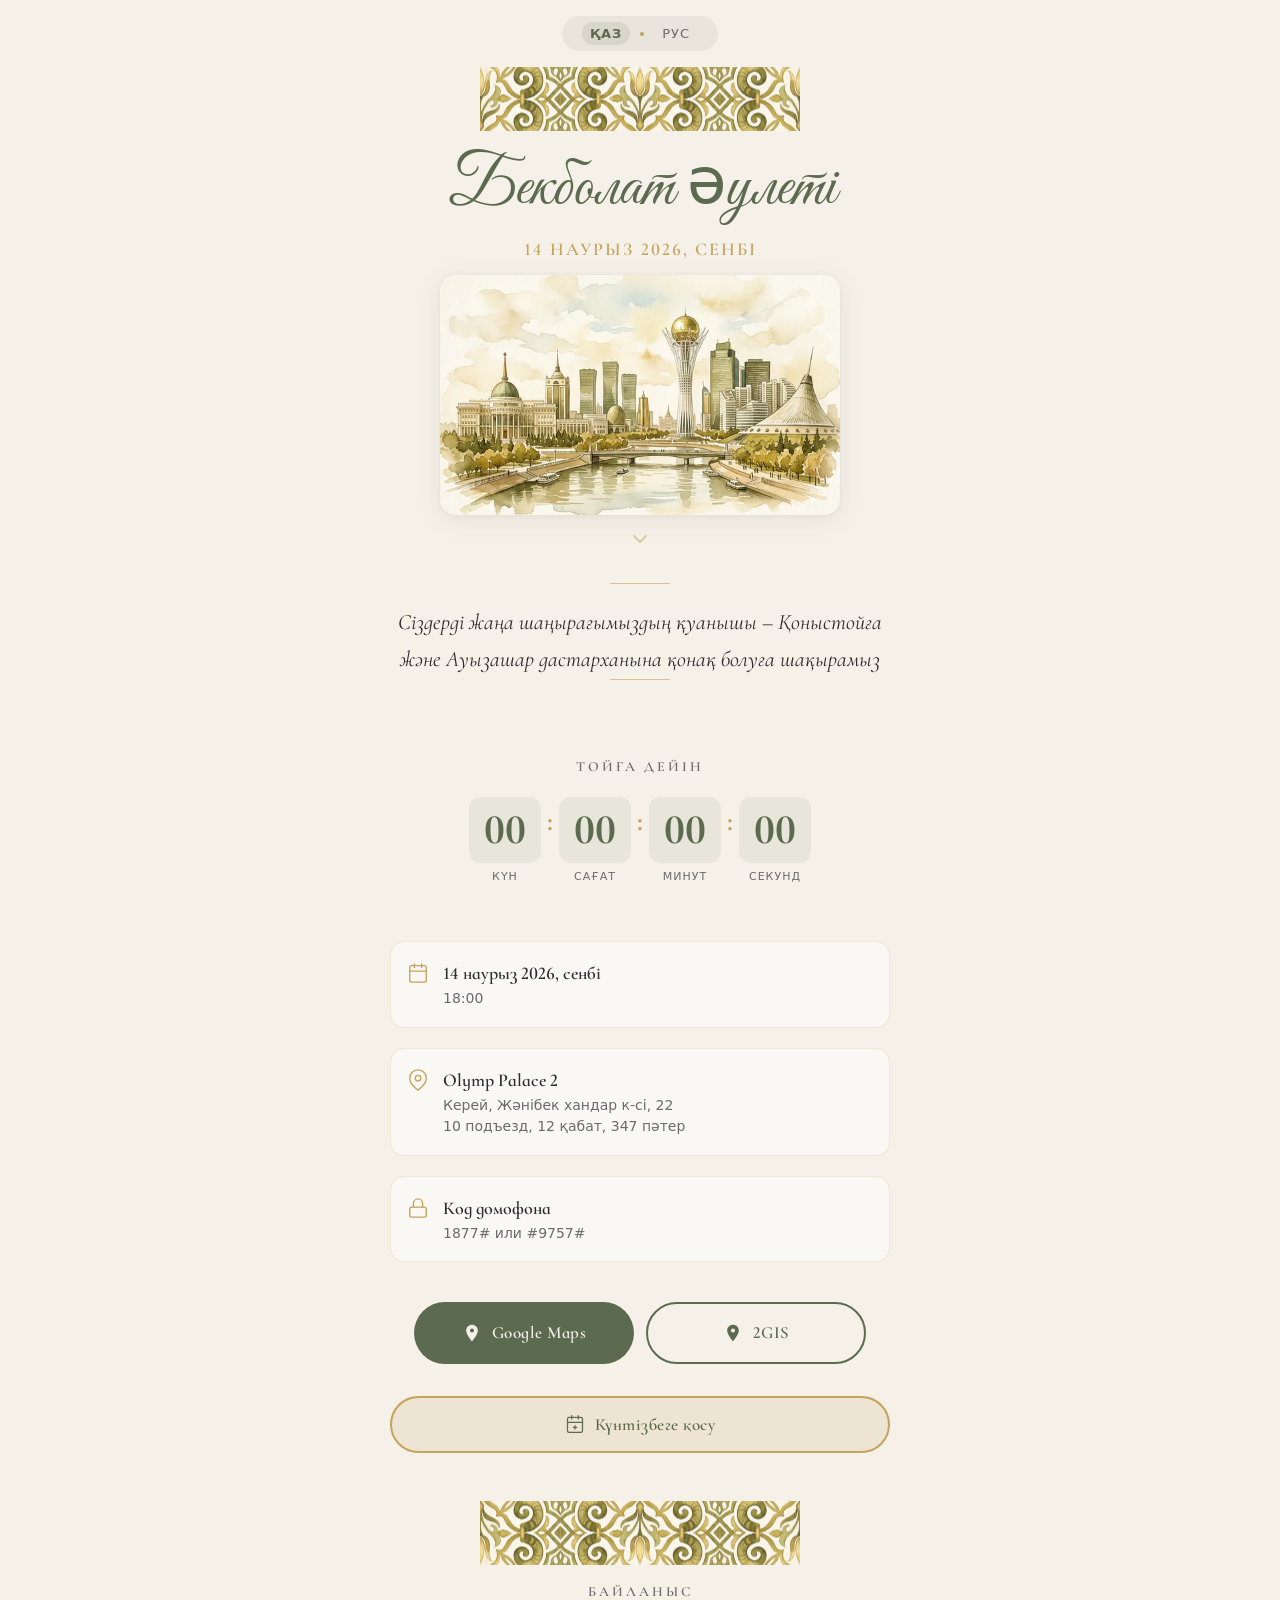
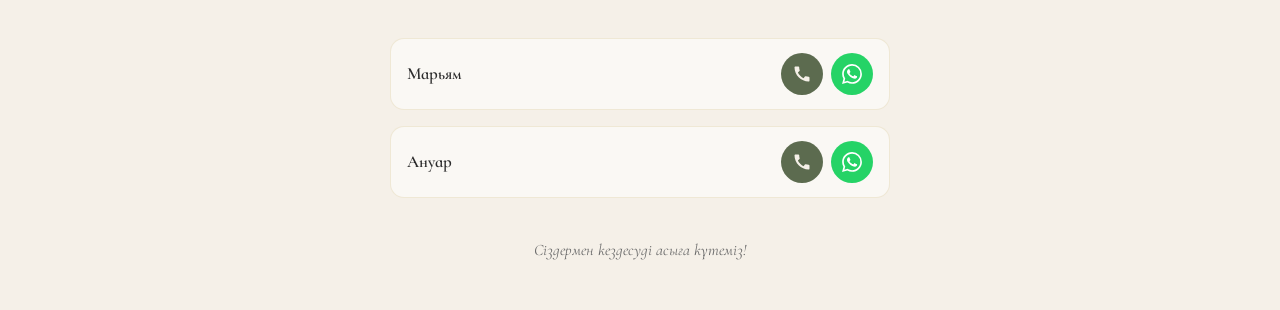
==== commit e9b29427: "feat: add gate codes section to original invite Added intercom codes (1877# / #9757#) to the details" ====
--- a/index.html
+++ b/index.html
@@ -136,6 +136,17 @@
                         <span class="detail-sub" data-i18n="detailFloor">10 подъезд, 12 қабат, 347 пәтер</span>
                     </div>
                 </div>
+                <div class="detail-row">
+                    <svg class="detail-icon" viewBox="0 0 24 24" fill="none" stroke="currentColor" stroke-width="1.5"
+                        stroke-linecap="round" stroke-linejoin="round">
+                        <rect x="3" y="11" width="18" height="11" rx="2" ry="2" />
+                        <path d="M7 11V7a5 5 0 0 1 10 0v4" />
+                    </svg>
+                    <div>
+                        <span class="detail-main" data-i18n="gateCodeMain">Код домофона</span>
+                        <span class="detail-sub" data-i18n="gateCodeSub">1877# или #9757#</span>
+                    </div>
+                </div>
             </section>
 
             <!-- Map Buttons -->
